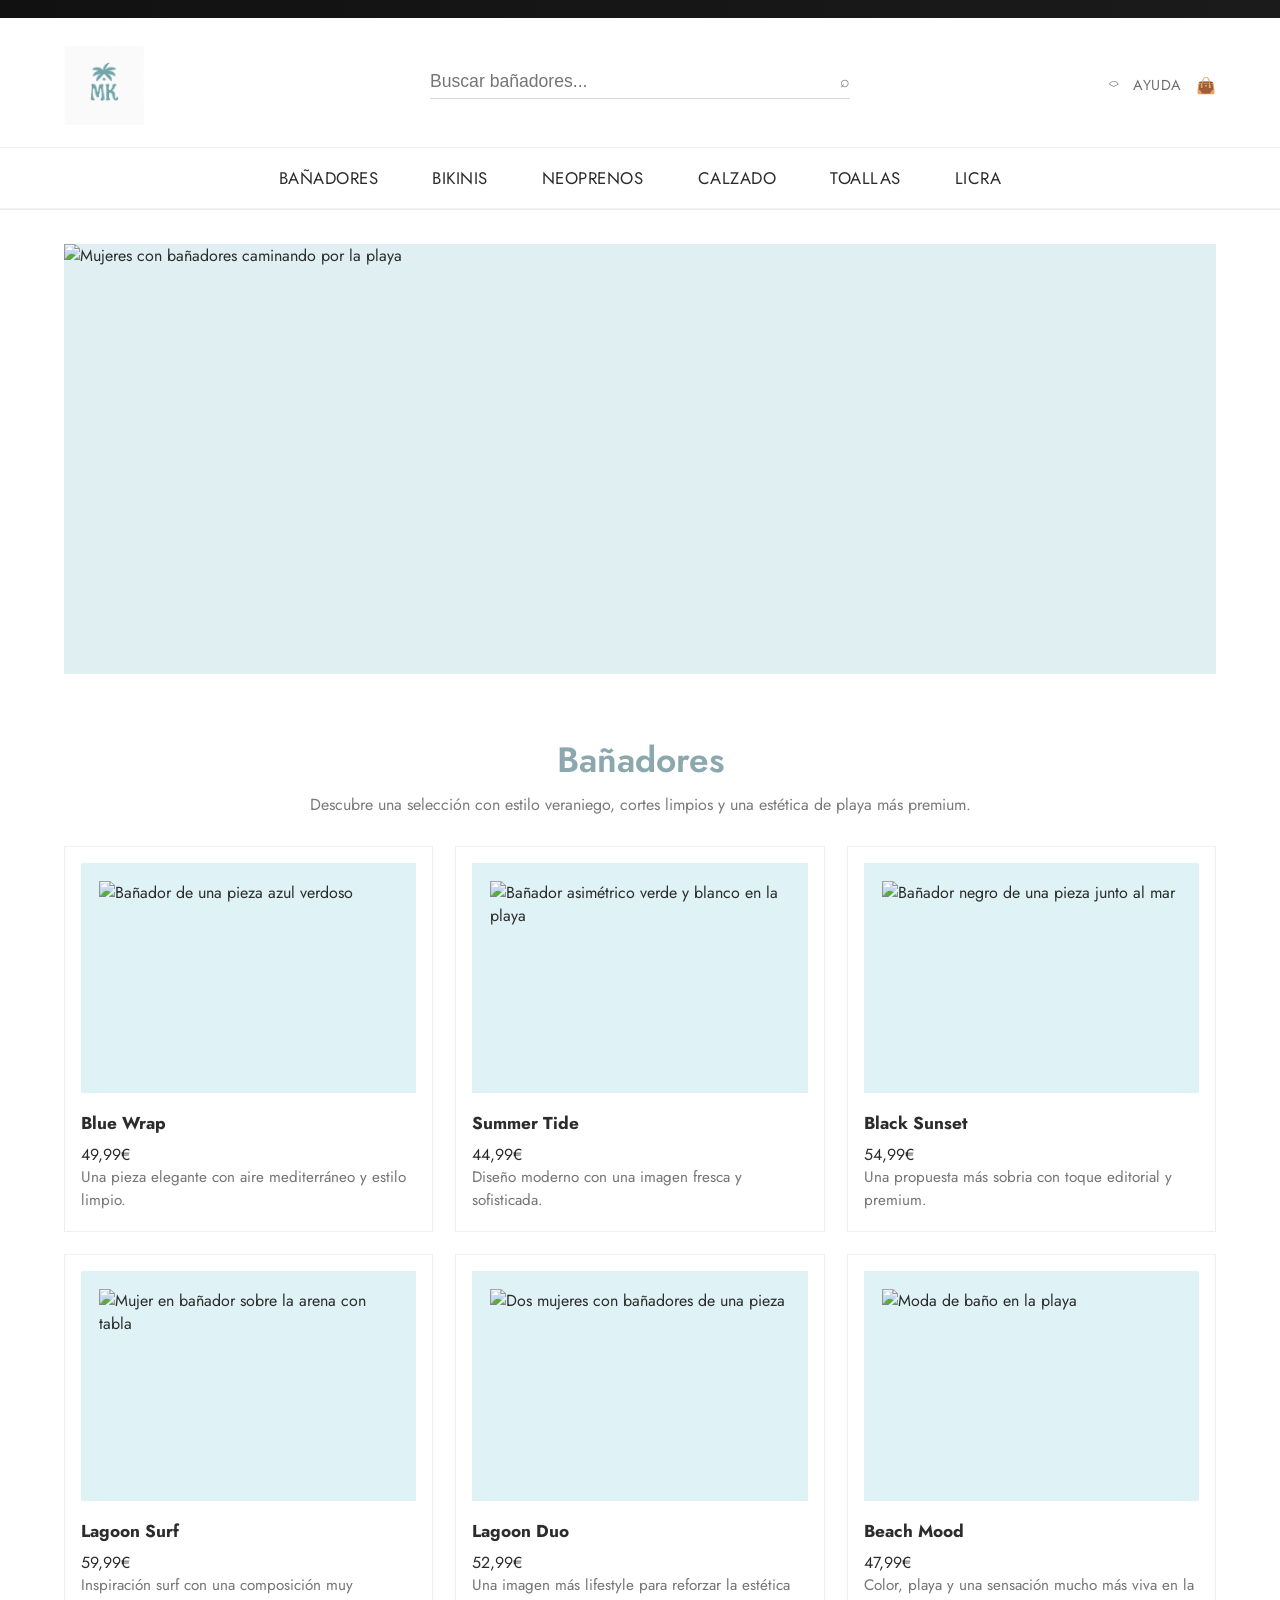
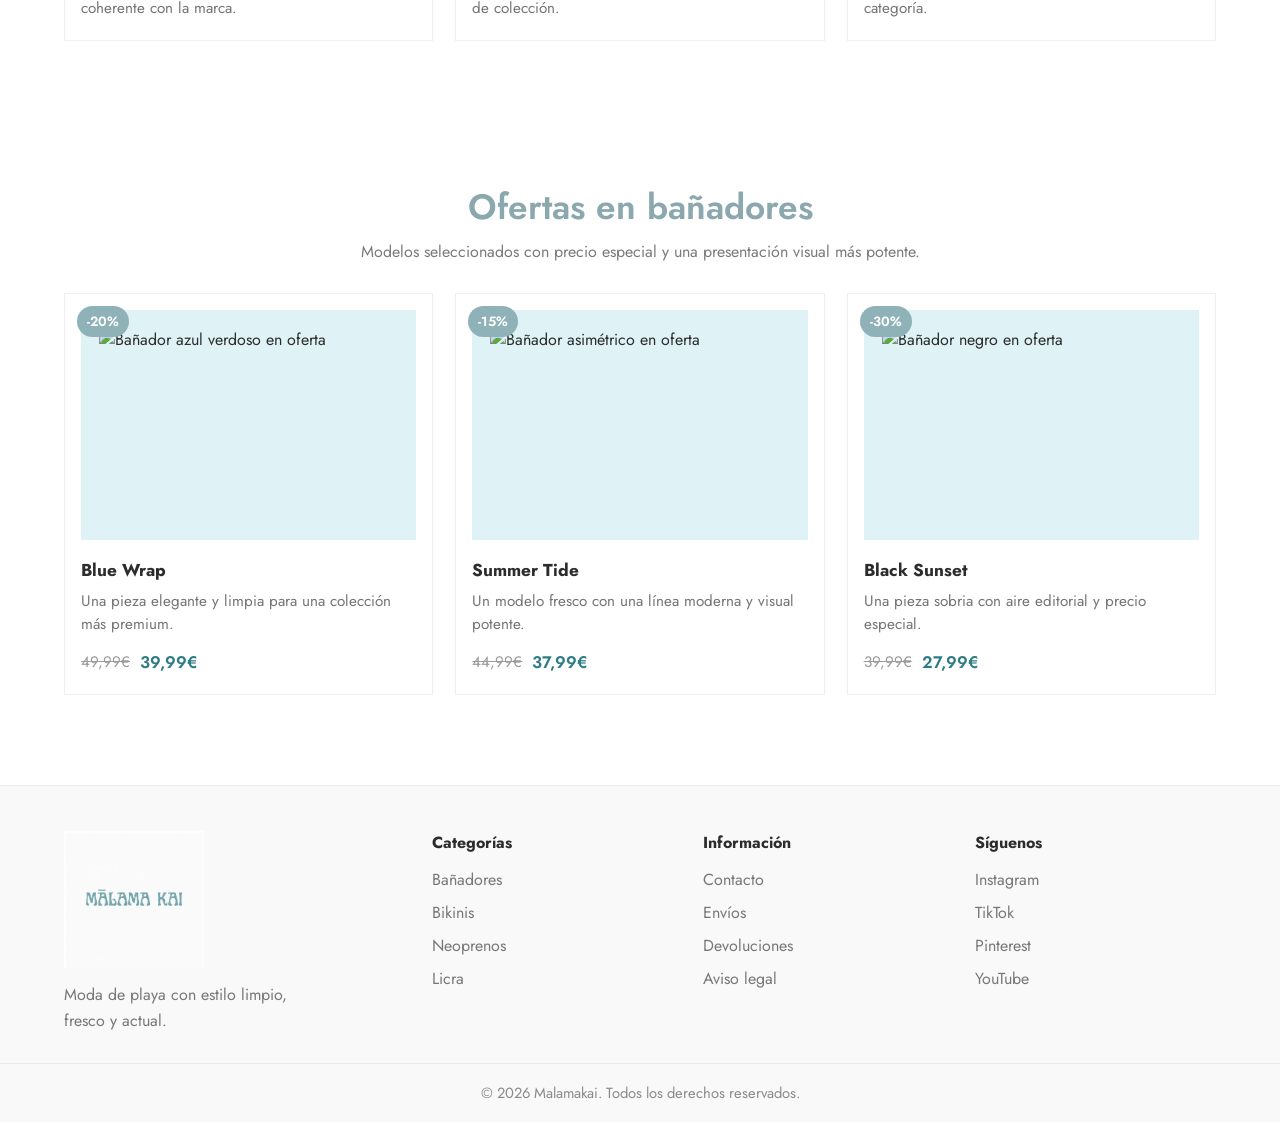
==== banadores.html @ 86e2660c "Finalización del index y creación de la página bañadores." ====
<!DOCTYPE html>
<html lang="es">
<head>
  <meta charset="UTF-8">
  <meta name="viewport" content="width=device-width, initial-scale=1.0">
  <title>Bañadores | Malamakai</title>

  <link rel="preconnect" href="https://fonts.googleapis.com">
  <link rel="preconnect" href="https://fonts.gstatic.com" crossorigin>
  <link href="https://fonts.googleapis.com/css2?family=Jost:wght@300;400;500;600;700&display=swap" rel="stylesheet">

  <link rel="stylesheet" href="assets/css/styles.css">
</head>
<body>


  <div class="top-browser-bar"></div>

  <header class="site-header">
    <div class="header-main container">
      <div class="logo-area">
        <a href="index.html">
          <img src="assets/img/imagenescorporativas/isologo(principal).png" alt="Logo Malamakai">
        </a>
      </div>

      <div class="search-area">
        <form class="search-box">
          <input type="text" placeholder="Buscar bañadores...">
          <button type="submit" aria-label="Buscar">
            <span>⌕</span>
          </button>
        </form>
      </div>

      <div class="user-area">
        <a href="#" class="icon-link">⌔</a>
        <a href="#" class="account-link">AYUDA</a>
        <a href="#" class="icon-link">👜</a>
      </div>
    </div>

    <nav class="main-nav">
      <div class="container nav-links">
        <a href="banadores.html">BAÑADORES</a>
        <a href="#">BIKINIS</a>
        <a href="#">NEOPRENOS</a>
        <a href="#">CALZADO</a>
        <a href="#">TOALLAS</a>
        <a href="#">LICRA</a>
      </div>
    </nav>
  </header>

  <main>
    <section class="hero container">
      <div class="hero-slider category-hero">
        <img
          src="https://pplx-res.cloudinary.com/image/upload/pplx_search_images/7608d7be1a835baff7eb57e72d9727d5b1c54cdc.jpg"
          alt="Mujeres con bañadores caminando por la playa"
          class="category-hero-image"
        >
      </div>
    </section>

   <section class="section-title container">
  <h2>Bañadores</h2>
  <p>Descubre una selección con estilo veraniego, cortes limpios y una estética de playa más premium.</p>
</section>

<section class="featured-products container">
  <article class="product-card">
    <div class="product-image-box">
      <img
        src="https://pplx-res.cloudinary.com/image/upload/pplx_search_images/c016a117818eb5f1b691bd4b69e913c60c29cd11.jpg"
        alt="Bañador de una pieza azul verdoso"
        class="product-image"
      >
    </div>
    <div class="product-info">
      <h3>Blue Wrap</h3>
      <div class="product-price">
        <span class="current-price">49,99€</span>
      </div>
      <p>Una pieza elegante con aire mediterráneo y estilo limpio.</p>
    </div>
  </article>

  <article class="product-card">
    <div class="product-image-box">
      <img
        src="https://pplx-res.cloudinary.com/image/upload/pplx_search_images/c2f755d7ca728d92bd59d6eedc3a53a2bd24a100.jpg"
        alt="Bañador asimétrico verde y blanco en la playa"
        class="product-image"
      >
    </div>
    <div class="product-info">
      <h3>Summer Tide</h3>
      <div class="product-price">
        <span class="current-price">44,99€</span>
      </div>
      <p>Diseño moderno con una imagen fresca y sofisticada.</p>
    </div>
  </article>

  <article class="product-card">
    <div class="product-image-box">
      <img
        src="https://pplx-res.cloudinary.com/image/upload/pplx_search_images/39780df97c90024faf8fbebbe077e0697aca2b40.jpg"
        alt="Bañador negro de una pieza junto al mar"
        class="product-image"
      >
    </div>
    <div class="product-info">
      <h3>Black Sunset</h3>
      <div class="product-price">
        <span class="current-price">54,99€</span>
      </div>
      <p>Una propuesta más sobria con toque editorial y premium.</p>
    </div>
  </article>

  <article class="product-card">
    <div class="product-image-box">
      <img
        src="https://pplx-res.cloudinary.com/image/upload/pplx_search_images/9839f52ab57fa85d839663f42a43bcff67a38962.jpg"
        alt="Mujer en bañador sobre la arena con tabla"
        class="product-image"
      >
    </div>
    <div class="product-info">
      <h3>Lagoon Surf</h3>
      <div class="product-price">
        <span class="current-price">59,99€</span>
      </div>
      <p>Inspiración surf con una composición muy coherente con la marca.</p>
    </div>
  </article>

  <article class="product-card">
    <div class="product-image-box">
      <img
        src="https://pplx-res.cloudinary.com/image/upload/pplx_search_images/6c411b47976483849a5908abcc0b4fb4aa6ea027.jpg"
        alt="Dos mujeres con bañadores de una pieza"
        class="product-image"
      >
    </div>
    <div class="product-info">
      <h3>Lagoon Duo</h3>
      <div class="product-price">
        <span class="current-price">52,99€</span>
      </div>
      <p>Una imagen más lifestyle para reforzar la estética de colección.</p>
    </div>
  </article>

  <article class="product-card">
    <div class="product-image-box">
      <img
        src="https://pplx-res.cloudinary.com/image/upload/pplx_search_images/7608d7be1a835baff7eb57e72d9727d5b1c54cdc.jpg"
        alt="Moda de baño en la playa"
        class="product-image"
      >
    </div>
    <div class="product-info">
      <h3>Beach Mood</h3>
      <div class="product-price">
        <span class="current-price">47,99€</span>
      </div>
      <p>Color, playa y una sensación mucho más viva en la categoría.</p>
    </div>
  </article>
</section>

    <section class="offers-section container">
      <div class="section-title">
        <h2>Ofertas en bañadores</h2>
        <p>Modelos seleccionados con precio especial y una presentación visual más potente.</p>
      </div>

      <div class="offers-grid">
        <article class="offer-card">
          <span class="offer-badge">-20%</span>
          <div class="offer-image-box">
            <img
              src="https://pplx-res.cloudinary.com/image/upload/pplx_search_images/c016a117818eb5f1b691bd4b69e913c60c29cd11.jpg"
              alt="Bañador azul verdoso en oferta"
              class="offer-image"
            >
          </div>
          <div class="offer-info">
            <h3>Blue Wrap</h3>
            <p>Una pieza elegante y limpia para una colección más premium.</p>
            <div class="offer-prices">
              <span class="old-price">49,99€</span>
              <span class="new-price">39,99€</span>
            </div>
          </div>
        </article>

        <article class="offer-card">
          <span class="offer-badge">-15%</span>
          <div class="offer-image-box">
            <img
              src="https://pplx-res.cloudinary.com/image/upload/pplx_search_images/c2f755d7ca728d92bd59d6eedc3a53a2bd24a100.jpg"
              alt="Bañador asimétrico en oferta"
              class="offer-image"
            >
          </div>
          <div class="offer-info">
            <h3>Summer Tide</h3>
            <p>Un modelo fresco con una línea moderna y visual potente.</p>
            <div class="offer-prices">
              <span class="old-price">44,99€</span>
              <span class="new-price">37,99€</span>
            </div>
          </div>
        </article>

        <article class="offer-card">
          <span class="offer-badge">-30%</span>
          <div class="offer-image-box">
            <img
              src="https://pplx-res.cloudinary.com/image/upload/pplx_search_images/39780df97c90024faf8fbebbe077e0697aca2b40.jpg"
              alt="Bañador negro en oferta"
              class="offer-image"
            >
          </div>
          <div class="offer-info">
            <h3>Black Sunset</h3>
            <p>Una pieza sobria con aire editorial y precio especial.</p>
            <div class="offer-prices">
              <span class="old-price">39,99€</span>
              <span class="new-price">27,99€</span>
            </div>
          </div>
        </article>
      </div>
    </section>
  </main>

  <footer class="site-footer">
    <div class="container footer-content">
      <div class="footer-brand">
        <img src="./assets/img/imagenescorporativas/logotipo.png" alt="Logotipo Malamakai">
        <p>Moda de playa con estilo limpio, fresco y actual.</p>
      </div>

      <div class="footer-links">
        <h4>Categorías</h4>
        <a href="banadores.html">Bañadores</a>
        <a href="#">Bikinis</a>
        <a href="#">Neoprenos</a>
        <a href="#">Licra</a>
      </div>

      <div class="footer-links">
        <h4>Información</h4>
        <a href="#">Contacto</a>
        <a href="#">Envíos</a>
        <a href="#">Devoluciones</a>
        <a href="#">Aviso legal</a>
      </div>

      <div class="footer-links">
        <h4>Síguenos</h4>
        <a href="#">Instagram</a>
        <a href="#">TikTok</a>
        <a href="#">Pinterest</a>
        <a href="#">YouTube</a>
      </div>
    </div>

    <div class="footer-bottom">
      <p>© 2026 Malamakai. Todos los derechos reservados.</p>
    </div>
  </footer>

  <button class="scroll-top" id="scrollTop">↑</button>
  <script src="assets/js/main.js"></script>
</body>
</html>
---- assets/css/styles.css ----
* {
  margin: 0;
  padding: 0;
  box-sizing: border-box;
}

body {
  font-family: 'Jost', sans-serif;
  background: #ffffff;
  color: #2c2c2c;
}

a {
  text-decoration: none;
  color: inherit;
}

img {
  display: block;
  max-width: 100%;
}

.container {
  width: 90%;
  max-width: 1180px;
  margin: 0 auto;
}

.top-browser-bar {
  height: 18px;
  background: linear-gradient(to right, #111, #1b1b1b);
}

.site-header {
  background: #fff;
  border-bottom: 1px solid #ececec;
}

.header-main {
  display: grid;
  grid-template-columns: 180px 1fr 180px;
  align-items: center;
  gap: 20px;
  padding: 28px 0 22px;
}

.logo-area img {
  width: 80px;
  transition: transform 0.3s ease;
}

.logo-area img:hover {
  transform: scale(1.04);
}

.search-area {
  display: flex;
  justify-content: center;
}

.search-box {
  width: 100%;
  max-width: 420px;
  display: flex;
  align-items: center;
  border-bottom: 1px solid #d8d8d8;
  padding-bottom: 6px;
}

.search-box input {
  flex: 1;
  border: none;
  outline: none;
  font-size: 1.1rem;
  color: #6f6f6f;
  background: transparent;
}

.search-box button {
  border: none;
  background: transparent;
  cursor: pointer;
  font-size: 1rem;
  color: #777;
  transition: transform 0.2s ease, color 0.2s ease;
}

.search-box button:hover {
  color: #2f7c85;
  transform: scale(1.12);
}

.user-area {
  display: flex;
  align-items: center;
  justify-content: flex-end;
  gap: 14px;
  font-size: 0.9rem;
  color: #6e6e6e;
}

.icon-link {
  font-size: 1rem;
  transition: transform 0.2s ease, color 0.2s ease;
}

.icon-link:hover {
  color: #2f7c85;
  transform: translateY(-1px);
}

.account-link {
  letter-spacing: 0.04em;
}

.main-nav {
  border-top: 1px solid #f1f1f1;
  border-bottom: 1px solid #f1f1f1;
  background: #fff;
}

.nav-links {
  display: flex;
  justify-content: center;
  align-items: center;
  gap: 54px;
  padding: 18px 0;
  flex-wrap: wrap;
}

.nav-links a {
  font-size: 1.05rem;
  font-weight: 400;
  letter-spacing: 0.03em;
  position: relative;
  transition: color 0.25s ease;
}

.nav-links a::after {
  content: "";
  position: absolute;
  left: 0;
  bottom: -6px;
  width: 0;
  height: 1px;
  background: #2f7c85;
  transition: width 0.25s ease;
}

.nav-links a:hover {
  color: #2f7c85;
}

.nav-links a:hover::after {
  width: 100%;
}

.hero {
  margin-top: 34px;
}

.hero-slider {
  position: relative;
  width: 100%;
  height: 430px;
  overflow: hidden;
  background: #dfeff2;
}

.slide {
  position: absolute;
  inset: 0;
  width: 100%;
  height: 100%;
  object-fit: cover;
  opacity: 0;
  transform: scale(1.03);
  transition: opacity 1s ease, transform 4s ease;
}

.slide.active {
  opacity: 1;
  transform: scale(1);
}

.section-title {
  text-align: center;
  margin: 60px auto 30px;
}

.section-title h2 {
  font-size: 2.2rem;
  color: #8aa8ae;
  font-weight: 600;
  margin-bottom: 8px;
}

.section-title p {
  color: #7a7a7a;
  font-size: 1rem;
}

.featured-products,
.offers-grid {
  display: grid;
  grid-template-columns: repeat(3, 1fr);
  gap: 22px;
}

.featured-products {
  padding-bottom: 70px;
}

.offers-section {
  padding: 10px 0 70px;
}

.product-card,
.offer-card {
  background: #fff;
  border: 1px solid #efefef;
  display: flex;
  flex-direction: column;
  height: 100%;
  min-height: 100%;
  transition: transform 0.25s ease, box-shadow 0.25s ease;
}

.product-card:hover,
.offer-card:hover {
  transform: translateY(-6px);
  box-shadow: 0 14px 30px rgba(0, 0, 0, 0.08);
}

.product-image-box,
.offer-image-box {
  background: #dff2f5;
  display: flex;
  align-items: center;
  justify-content: center;
  overflow: hidden;
  margin: 16px;
  margin-bottom: 0;
}

.product-image-box {
  height: 230px;
  padding: 18px;
}

.offer-image-box {
  height: 230px;
  padding: 18px;
}

.product-image,
.offer-image {
  width: 100%;
  height: 100%;
  object-fit: contain;
}

.product-info,
.offer-info {
  padding: 18px 16px 20px;
  display: flex;
  flex-direction: column;
  flex-grow: 1;
}

.product-info h3,
.offer-info h3 {
  font-size: 1.08rem;
  margin-bottom: 8px;
  color: #2c2c2c;
}

.product-info p,
.offer-info p {
  color: #747474;
  font-size: 0.95rem;
  line-height: 1.5;
}

.offer-card {
  position: relative;
}

.offer-badge {
  position: absolute;
  top: 12px;
  left: 12px;
  z-index: 2;
  background: #8eb2b8;
  color: #fff;
  font-size: 0.84rem;
  padding: 6px 10px;
  border-radius: 20px;
  font-weight: 600;
}

.offer-prices {
  display: flex;
  align-items: center;
  gap: 10px;
  margin-top: auto;
  padding-top: 14px;
}

.old-price {
  color: #9a9a9a;
  text-decoration: line-through;
  font-size: 0.95rem;
}

.new-price {
  color: #2f7c85;
  font-size: 1.05rem;
  font-weight: 600;
}

.site-footer {
  background: #f9f9f9;
  border-top: 1px solid #ececec;
  margin-top: 20px;
}

.footer-content {
  display: grid;
  grid-template-columns: 1.4fr 1fr 1fr 1fr;
  gap: 30px;
  padding: 45px 0 30px;
}

.footer-brand img {
  width: 140px;
  margin-bottom: 14px;
}

.footer-brand p {
  color: #777;
  max-width: 260px;
  line-height: 1.6;
}

.footer-links h4 {
  font-size: 1rem;
  margin-bottom: 14px;
  color: #2c2c2c;
}

.footer-links a {
  display: block;
  color: #777;
  margin-bottom: 10px;
  transition: color 0.2s ease, transform 0.2s ease;
}

.footer-links a:hover {
  color: #2f7c85;
  transform: translateX(3px);
}

.footer-bottom {
  border-top: 1px solid #e9e9e9;
  text-align: center;
  padding: 18px 10px;
}

.footer-bottom p {
  color: #8a8a8a;
  font-size: 0.92rem;
}

.scroll-top {
  position: fixed;
  right: 20px;
  bottom: 20px;
  width: 52px;
  height: 52px;
  border: none;
  border-radius: 50%;
  background: #ffffff;
  box-shadow: 0 10px 24px rgba(0, 0, 0, 0.14);
  cursor: pointer;
  font-size: 1.2rem;
  opacity: 0;
  visibility: hidden;
  transform: translateY(15px);
  transition: all 0.3s ease;
}

.scroll-top.show {
  opacity: 1;
  visibility: visible;
  transform: translateY(0);
}

@media (max-width: 900px) {
  .header-main {
    grid-template-columns: 1fr;
    justify-items: center;
    text-align: center;
  }

  .user-area {
    justify-content: center;
  }

  .nav-links {
    gap: 20px;
  }

  .featured-products,
  .offers-grid,
  .footer-content {
    grid-template-columns: 1fr;
  }

  .hero-slider {
    height: 320px;
  }
}

.category-hero {
  height: 430px;
  background: #dfeff2;
  display: flex;
  align-items: center;
  justify-content: center;
  overflow: hidden;
}

.category-hero-image {
  width: 100%;
  height: 100%;
  object-fit: cover;
}

@media (max-width: 900px) {
  .category-hero {
    height: 320px;
  }
}
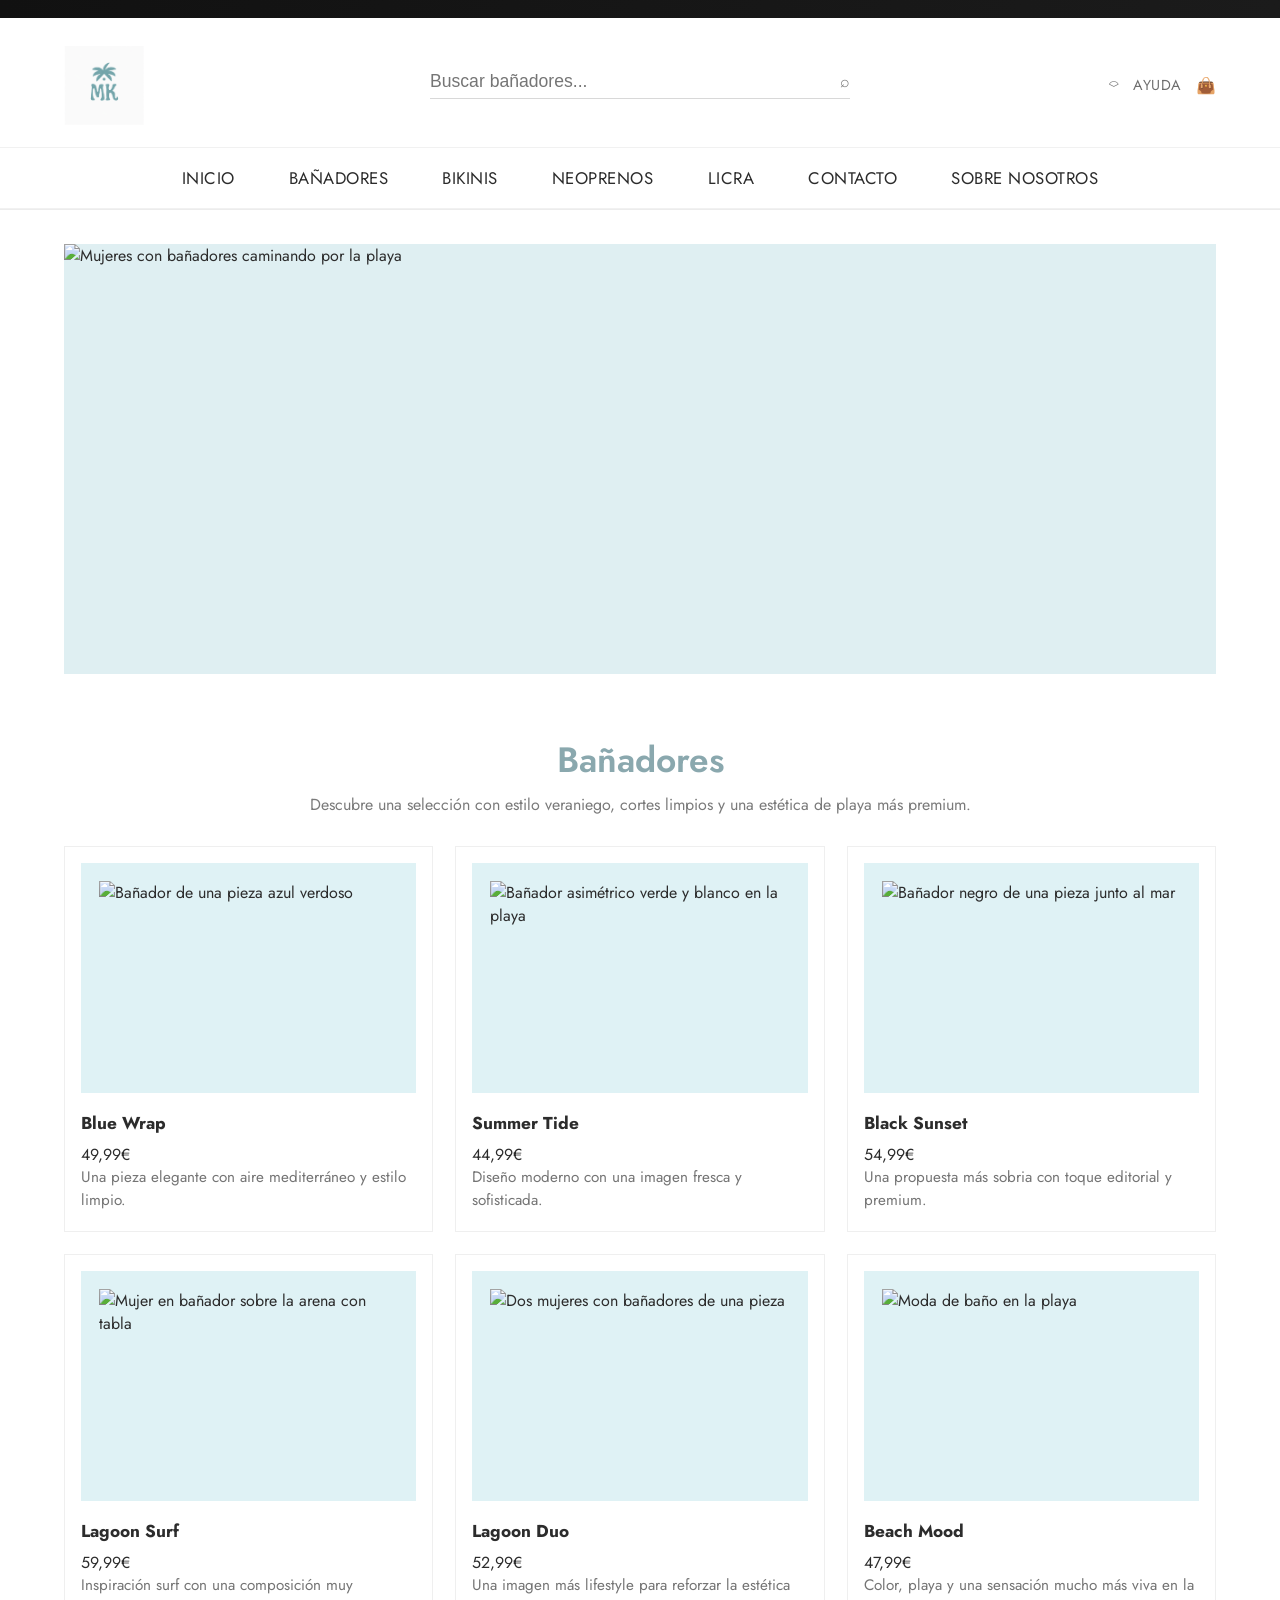
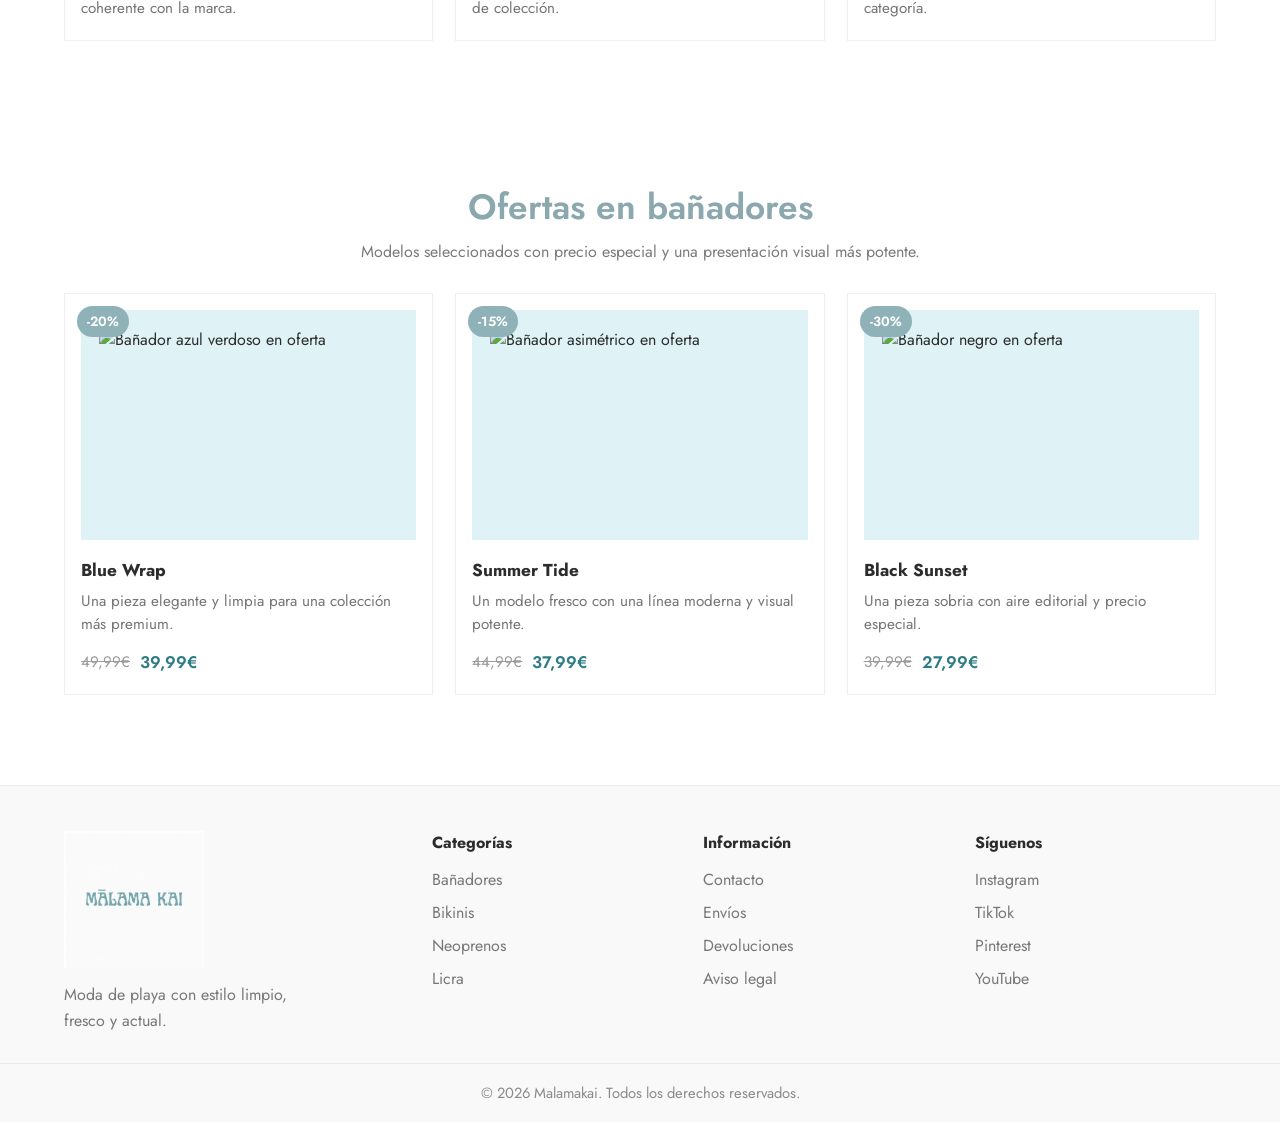
==== commit 886e1580: "Página bañadores creada." ====
--- a/banadores.html
+++ b/banadores.html
@@ -42,12 +42,13 @@
 
     <nav class="main-nav">
       <div class="container nav-links">
+        <a href="./index.html">INICIO</a>
         <a href="banadores.html">BAÑADORES</a>
-        <a href="#">BIKINIS</a>
-        <a href="#">NEOPRENOS</a>
-        <a href="#">CALZADO</a>
-        <a href="#">TOALLAS</a>
-        <a href="#">LICRA</a>
+        <a href="./bikinis.html">BIKINIS</a>
+        <a href="./neoprenos.html">NEOPRENOS</a>
+        <a href="./licra.html">LICRA</a>
+        <a href="./contacto.html">CONTACTO</a>
+        <a href="./sobrenosotros.html">SOBRE NOSOTROS</a>
       </div>
     </nav>
   </header>
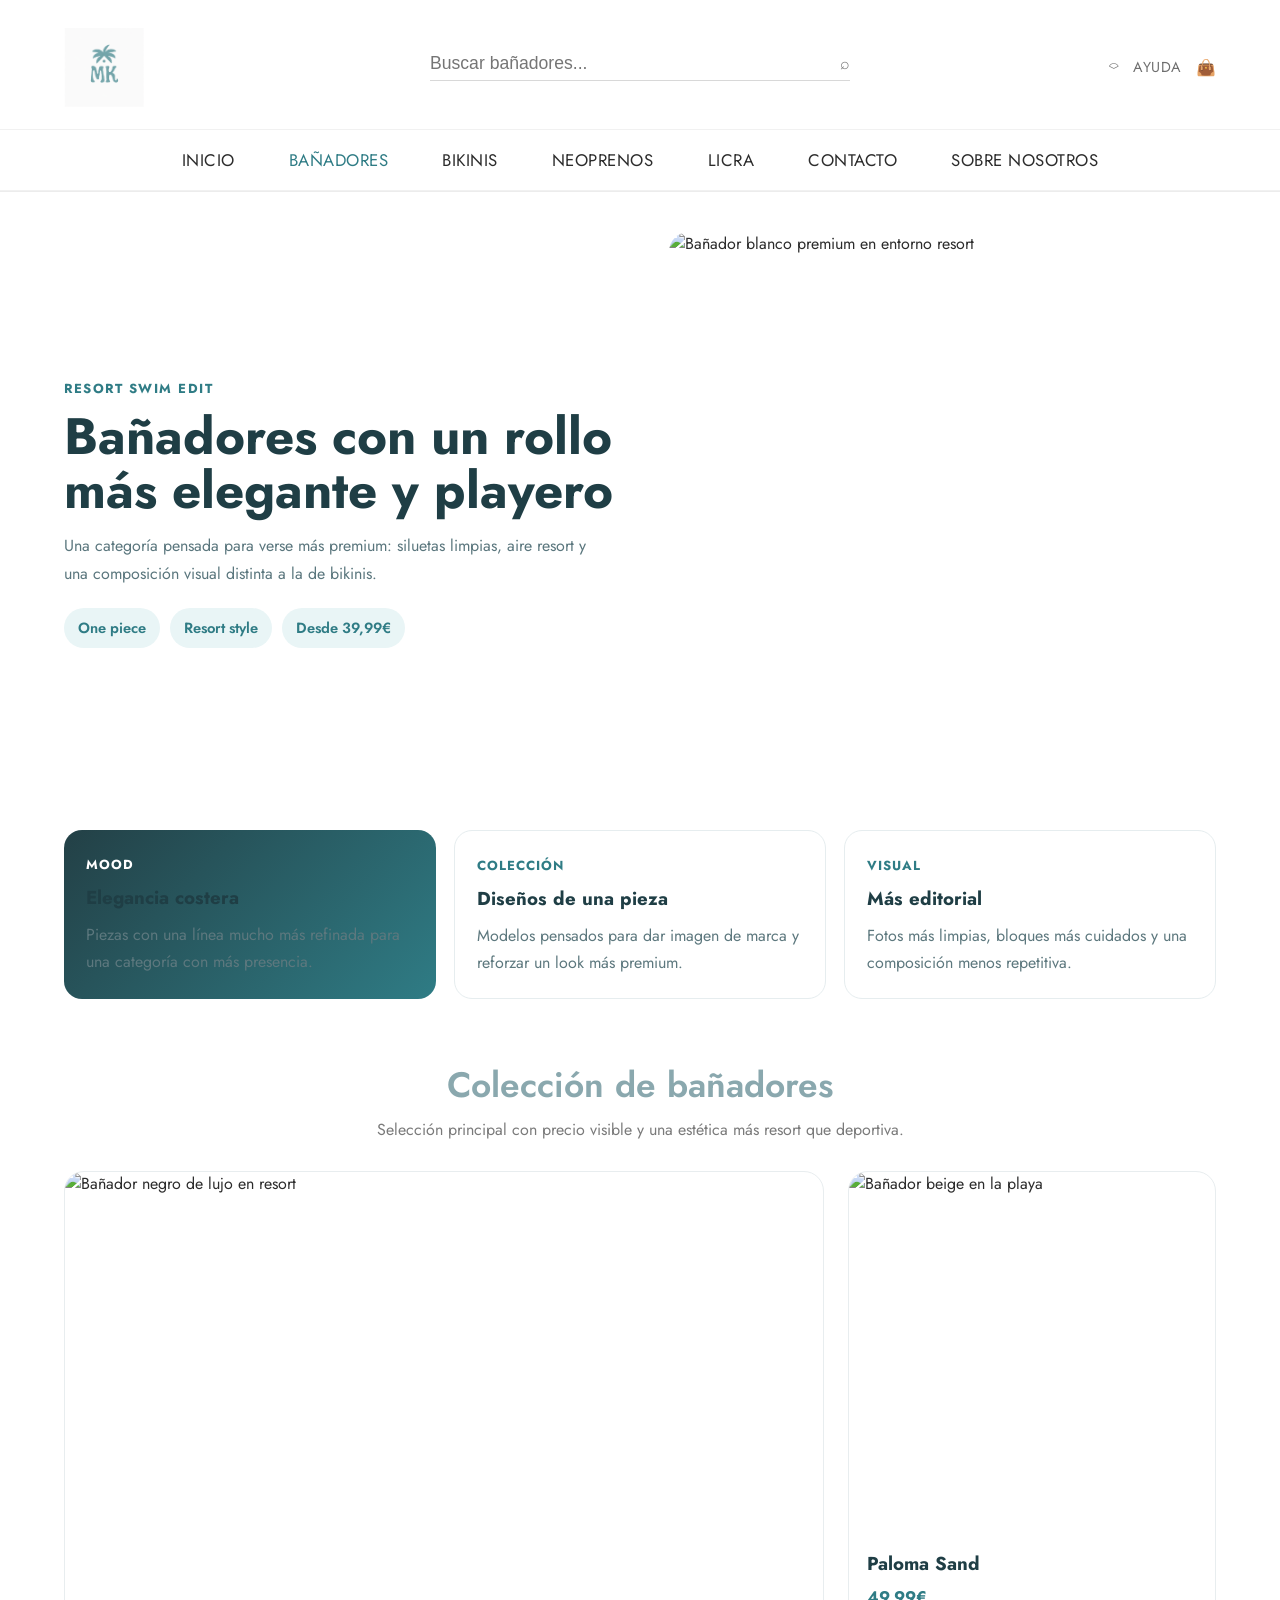
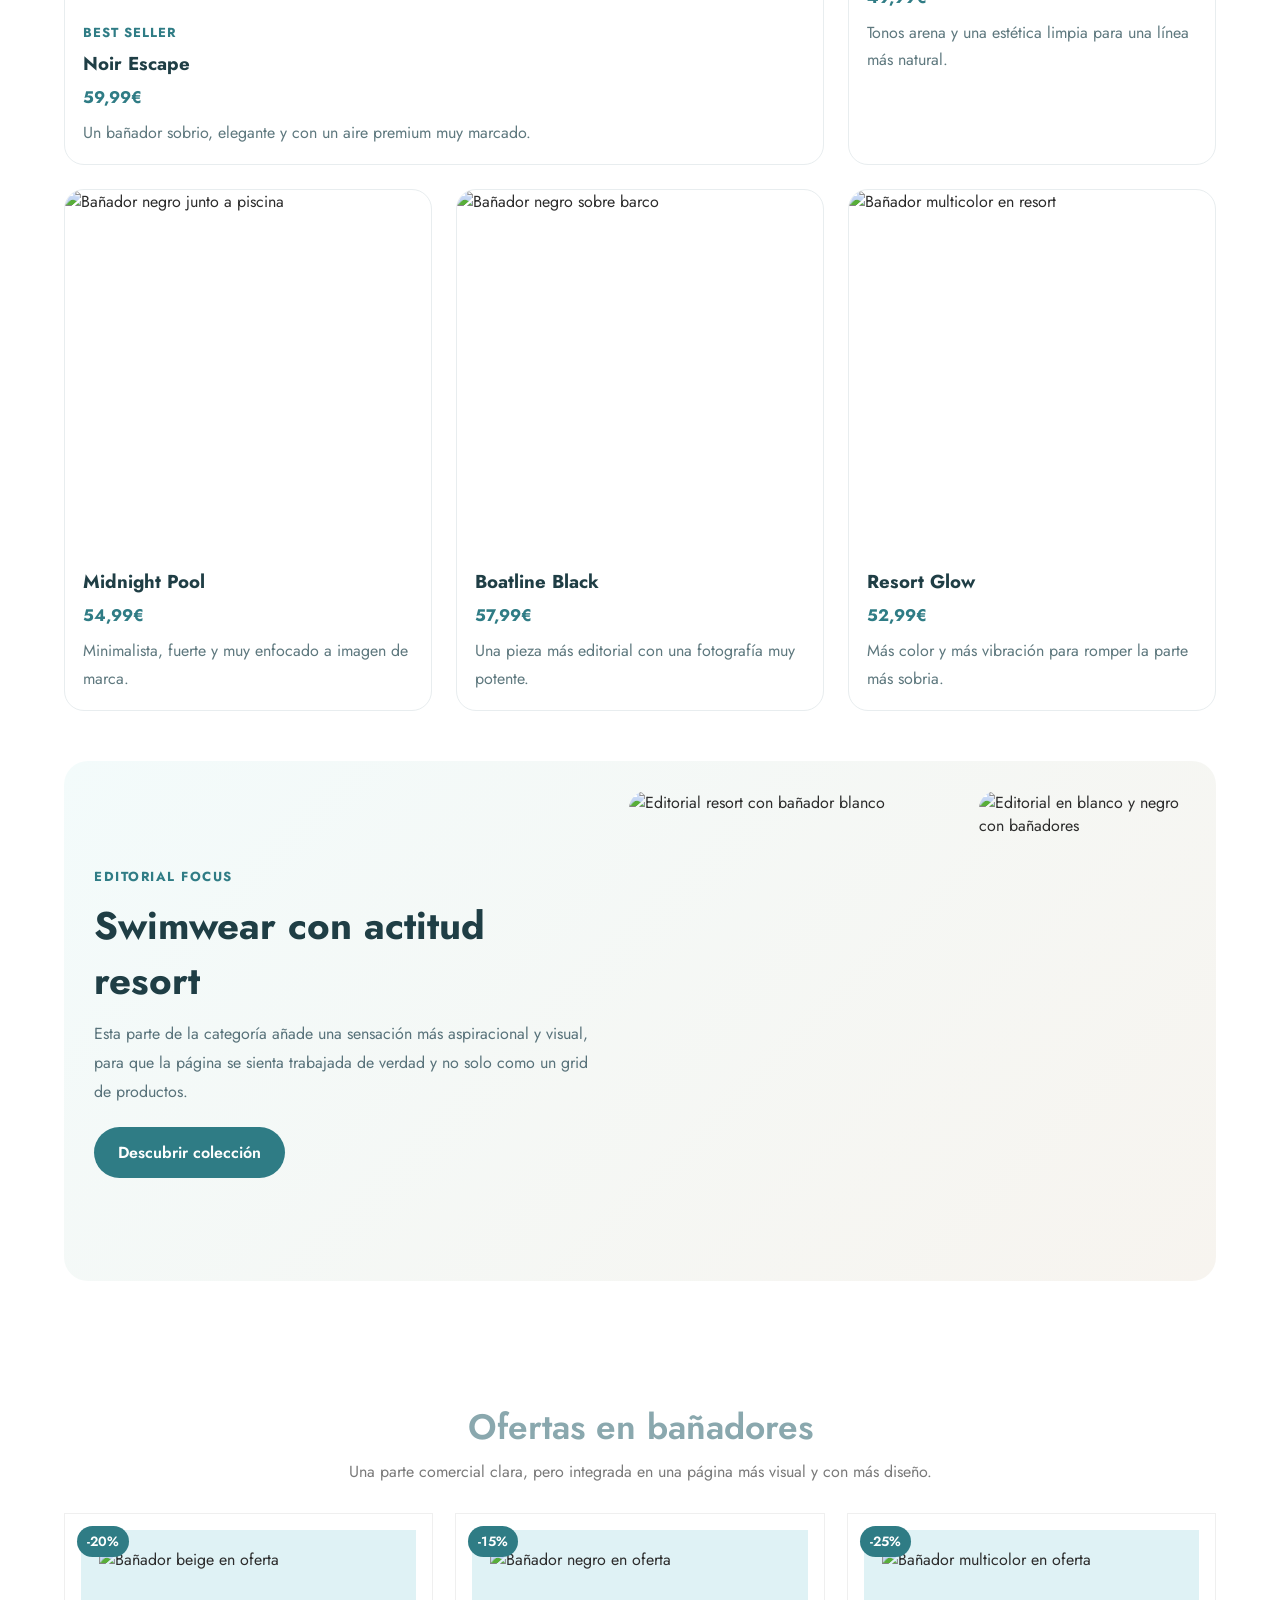
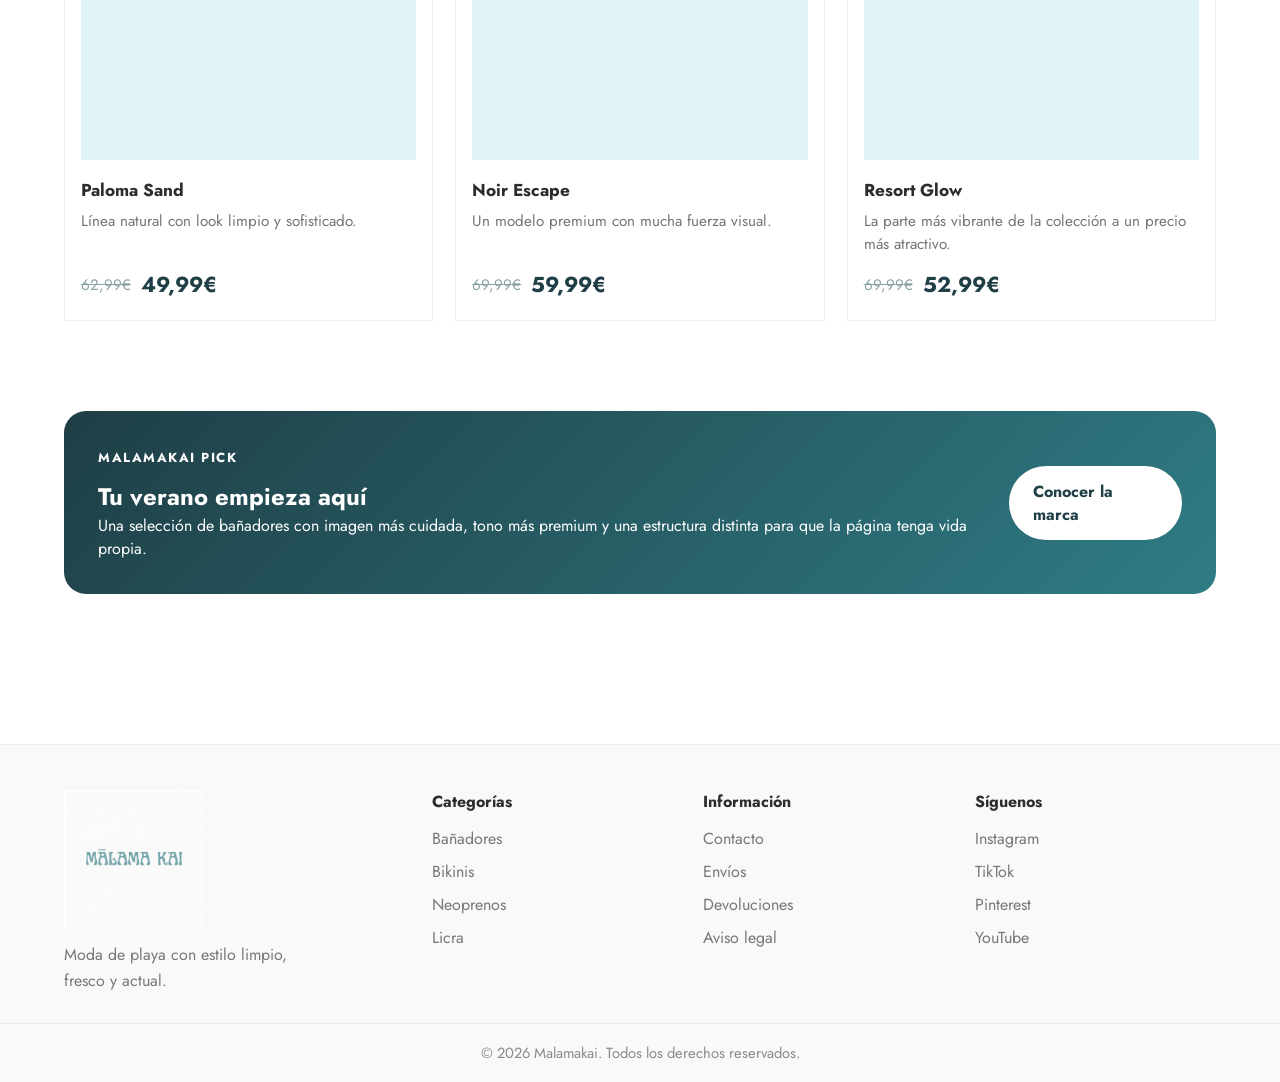
==== commit 92b8cbdb: "Página de inicio rediseñada, totalmente." ====
--- a/banadores.html
+++ b/banadores.html
@@ -4,32 +4,25 @@
   <meta charset="UTF-8">
   <meta name="viewport" content="width=device-width, initial-scale=1.0">
   <title>Bañadores | Malamakai</title>
-
-  <link rel="preconnect" href="https://fonts.googleapis.com">
+ <link rel="preconnect" href="https://fonts.googleapis.com">
   <link rel="preconnect" href="https://fonts.gstatic.com" crossorigin>
   <link href="https://fonts.googleapis.com/css2?family=Jost:wght@300;400;500;600;700&display=swap" rel="stylesheet">
-
-  <link rel="stylesheet" href="assets/css/styles.css">
+  <link rel="stylesheet" href="./assets/css/styles.css">
 </head>
 <body>
-
-
-  <div class="top-browser-bar"></div>
 
   <header class="site-header">
     <div class="header-main container">
       <div class="logo-area">
-        <a href="index.html">
-          <img src="assets/img/imagenescorporativas/isologo(principal).png" alt="Logo Malamakai">
+        <a href="./index.html">
+          <img src="./assets/img/imagenescorporativas/isologo(principal).png" alt="Logo Malamakai">
         </a>
       </div>
 
       <div class="search-area">
         <form class="search-box">
           <input type="text" placeholder="Buscar bañadores...">
-          <button type="submit" aria-label="Buscar">
-            <span>⌕</span>
-          </button>
+          <button type="submit" aria-label="Buscar">⌕</button>
         </form>
       </div>
 
@@ -43,7 +36,7 @@
     <nav class="main-nav">
       <div class="container nav-links">
         <a href="./index.html">INICIO</a>
-        <a href="banadores.html">BAÑADORES</a>
+        <a href="./banadores.html" class="active-link">BAÑADORES</a>
         <a href="./bikinis.html">BIKINIS</a>
         <a href="./neoprenos.html">NEOPRENOS</a>
         <a href="./licra.html">LICRA</a>
@@ -53,130 +46,168 @@
     </nav>
   </header>
 
-  <main>
-    <section class="hero container">
-      <div class="hero-slider category-hero">
+  <main class="banadores-page">
+    <section class="banadores-hero container">
+      <div class="banadores-hero-copy">
+        <span class="page-kicker sea-kicker">Resort swim edit</span>
+        <h1>Bañadores con un rollo más elegante y playero</h1>
+        <p>
+          Una categoría pensada para verse más premium: siluetas limpias, aire resort
+          y una composición visual distinta a la de bikinis.
+        </p>
+
+        <div class="banadores-tags">
+          <span>One piece</span>
+          <span>Resort style</span>
+          <span>Desde 39,99€</span>
+        </div>
+      </div>
+
+      <div class="banadores-hero-media">
         <img
-          src="https://pplx-res.cloudinary.com/image/upload/pplx_search_images/7608d7be1a835baff7eb57e72d9727d5b1c54cdc.jpg"
-          alt="Mujeres con bañadores caminando por la playa"
-          class="category-hero-image"
+          src="https://pplx-res.cloudinary.com/image/upload/pplx_search_images/43ba0a996e99d18de6adbc2181c708869b74b369.jpg"
+          alt="Bañador blanco premium en entorno resort"
         >
       </div>
     </section>
 
-   <section class="section-title container">
-  <h2>Bañadores</h2>
-  <p>Descubre una selección con estilo veraniego, cortes limpios y una estética de playa más premium.</p>
-</section>
-
-<section class="featured-products container">
-  <article class="product-card">
-    <div class="product-image-box">
-      <img
-        src="https://pplx-res.cloudinary.com/image/upload/pplx_search_images/c016a117818eb5f1b691bd4b69e913c60c29cd11.jpg"
-        alt="Bañador de una pieza azul verdoso"
-        class="product-image"
-      >
-    </div>
-    <div class="product-info">
-      <h3>Blue Wrap</h3>
-      <div class="product-price">
-        <span class="current-price">49,99€</span>
-      </div>
-      <p>Una pieza elegante con aire mediterráneo y estilo limpio.</p>
-    </div>
-  </article>
-
-  <article class="product-card">
-    <div class="product-image-box">
-      <img
-        src="https://pplx-res.cloudinary.com/image/upload/pplx_search_images/c2f755d7ca728d92bd59d6eedc3a53a2bd24a100.jpg"
-        alt="Bañador asimétrico verde y blanco en la playa"
-        class="product-image"
-      >
-    </div>
-    <div class="product-info">
-      <h3>Summer Tide</h3>
-      <div class="product-price">
-        <span class="current-price">44,99€</span>
-      </div>
-      <p>Diseño moderno con una imagen fresca y sofisticada.</p>
-    </div>
-  </article>
-
-  <article class="product-card">
-    <div class="product-image-box">
-      <img
-        src="https://pplx-res.cloudinary.com/image/upload/pplx_search_images/39780df97c90024faf8fbebbe077e0697aca2b40.jpg"
-        alt="Bañador negro de una pieza junto al mar"
-        class="product-image"
-      >
-    </div>
-    <div class="product-info">
-      <h3>Black Sunset</h3>
-      <div class="product-price">
-        <span class="current-price">54,99€</span>
-      </div>
-      <p>Una propuesta más sobria con toque editorial y premium.</p>
-    </div>
-  </article>
-
-  <article class="product-card">
-    <div class="product-image-box">
-      <img
-        src="https://pplx-res.cloudinary.com/image/upload/pplx_search_images/9839f52ab57fa85d839663f42a43bcff67a38962.jpg"
-        alt="Mujer en bañador sobre la arena con tabla"
-        class="product-image"
-      >
-    </div>
-    <div class="product-info">
-      <h3>Lagoon Surf</h3>
-      <div class="product-price">
-        <span class="current-price">59,99€</span>
-      </div>
-      <p>Inspiración surf con una composición muy coherente con la marca.</p>
-    </div>
-  </article>
-
-  <article class="product-card">
-    <div class="product-image-box">
-      <img
-        src="https://pplx-res.cloudinary.com/image/upload/pplx_search_images/6c411b47976483849a5908abcc0b4fb4aa6ea027.jpg"
-        alt="Dos mujeres con bañadores de una pieza"
-        class="product-image"
-      >
-    </div>
-    <div class="product-info">
-      <h3>Lagoon Duo</h3>
-      <div class="product-price">
-        <span class="current-price">52,99€</span>
-      </div>
-      <p>Una imagen más lifestyle para reforzar la estética de colección.</p>
-    </div>
-  </article>
-
-  <article class="product-card">
-    <div class="product-image-box">
-      <img
-        src="https://pplx-res.cloudinary.com/image/upload/pplx_search_images/7608d7be1a835baff7eb57e72d9727d5b1c54cdc.jpg"
-        alt="Moda de baño en la playa"
-        class="product-image"
-      >
-    </div>
-    <div class="product-info">
-      <h3>Beach Mood</h3>
-      <div class="product-price">
-        <span class="current-price">47,99€</span>
-      </div>
-      <p>Color, playa y una sensación mucho más viva en la categoría.</p>
-    </div>
-  </article>
-</section>
-
-    <section class="offers-section container">
+    <section class="banadores-intro-cards container">
+      <article class="intro-card intro-card-dark">
+        <span class="intro-label">Mood</span>
+        <h3>Elegancia costera</h3>
+        <p>Piezas con una línea mucho más refinada para una categoría con más presencia.</p>
+      </article>
+
+      <article class="intro-card">
+        <span class="intro-label">Colección</span>
+        <h3>Diseños de una pieza</h3>
+        <p>Modelos pensados para dar imagen de marca y reforzar un look más premium.</p>
+      </article>
+
+      <article class="intro-card">
+        <span class="intro-label">Visual</span>
+        <h3>Más editorial</h3>
+        <p>Fotos más limpias, bloques más cuidados y una composición menos repetitiva.</p>
+      </article>
+    </section>
+
+    <section class="section-title container">
+      <h2>Colección de bañadores</h2>
+      <p>Selección principal con precio visible y una estética más resort que deportiva.</p>
+    </section>
+
+    <section class="banadores-grid container">
+      <article class="banador-card featured-large">
+        <div class="banador-image">
+          <img
+            src="https://pplx-res.cloudinary.com/image/upload/pplx_search_images/68a62625b5f56172742e0f04a76bd12a5799dc31.jpg"
+            alt="Bañador negro de lujo en resort"
+          >
+        </div>
+        <div class="banador-info">
+          <span class="card-note">Best seller</span>
+          <h3>Noir Escape</h3>
+          <div class="product-price">
+            <span class="current-price">59,99€</span>
+          </div>
+          <p>Un bañador sobrio, elegante y con un aire premium muy marcado.</p>
+        </div>
+      </article>
+
+      <article class="banador-card">
+        <div class="banador-image">
+          <img
+            src="https://pplx-res.cloudinary.com/image/upload/pplx_search_images/bd8b62c48eba314a379f6e0c0da2c9b7a9869b4f.jpg"
+            alt="Bañador beige en la playa"
+          >
+        </div>
+        <div class="banador-info">
+          <h3>Paloma Sand</h3>
+          <div class="product-price">
+            <span class="current-price">49,99€</span>
+          </div>
+          <p>Tonos arena y una estética limpia para una línea más natural.</p>
+        </div>
+      </article>
+
+      <article class="banador-card">
+        <div class="banador-image">
+          <img
+            src="https://pplx-res.cloudinary.com/image/upload/pplx_search_images/22aa9e8c3ef1d6cec0769000aa7011be22cfcdf3.jpg"
+            alt="Bañador negro junto a piscina"
+          >
+        </div>
+        <div class="banador-info">
+          <h3>Midnight Pool</h3>
+          <div class="product-price">
+            <span class="current-price">54,99€</span>
+          </div>
+          <p>Minimalista, fuerte y muy enfocado a imagen de marca.</p>
+        </div>
+      </article>
+
+      <article class="banador-card">
+        <div class="banador-image">
+          <img
+            src="https://pplx-res.cloudinary.com/image/upload/pplx_search_images/eb2cf3c6e7cf6f1ed10616d0760f534292f1679f.jpg"
+            alt="Bañador negro sobre barco"
+          >
+        </div>
+        <div class="banador-info">
+          <h3>Boatline Black</h3>
+          <div class="product-price">
+            <span class="current-price">57,99€</span>
+          </div>
+          <p>Una pieza más editorial con una fotografía muy potente.</p>
+        </div>
+      </article>
+
+      <article class="banador-card">
+        <div class="banador-image">
+          <img
+            src="https://pplx-res.cloudinary.com/image/upload/pplx_search_images/f014d12444792b136db3236c444c37dfe08dfbd0.jpg"
+            alt="Bañador multicolor en resort"
+          >
+        </div>
+        <div class="banador-info">
+          <h3>Resort Glow</h3>
+          <div class="product-price">
+            <span class="current-price">52,99€</span>
+          </div>
+          <p>Más color y más vibración para romper la parte más sobria.</p>
+        </div>
+      </article>
+    </section>
+
+    <section class="banadores-editorial container">
+      <div class="banadores-editorial-text">
+        <span class="page-kicker sea-kicker">Editorial focus</span>
+        <h2>Swimwear con actitud resort</h2>
+        <p>
+          Esta parte de la categoría añade una sensación más aspiracional y visual,
+          para que la página se sienta trabajada de verdad y no solo como un grid de productos.
+        </p>
+        <a href="./contacto.html" class="editorial-btn">Descubrir colección</a>
+      </div>
+
+      <div class="banadores-editorial-gallery">
+        <img
+          src="https://pplx-res.cloudinary.com/image/upload/pplx_search_images/43ba0a996e99d18de6adbc2181c708869b74b369.jpg"
+          alt="Editorial resort con bañador blanco"
+          class="gallery-main"
+        >
+        <img
+          src="https://pplx-res.cloudinary.com/image/upload/pplx_search_images/cf3a6b4c32f5807a2f632b25af70d75dd1ee8e76.jpg"
+          alt="Editorial en blanco y negro con bañadores"
+          class="gallery-side"
+        >
+      </div>
+    </section>
+
+    <section class="offers-section container sea-offers">
       <div class="section-title">
         <h2>Ofertas en bañadores</h2>
-        <p>Modelos seleccionados con precio especial y una presentación visual más potente.</p>
+        <p>Una parte comercial clara, pero integrada en una página más visual y con más diseño.</p>
       </div>
 
       <div class="offers-grid">
@@ -184,17 +215,17 @@
           <span class="offer-badge">-20%</span>
           <div class="offer-image-box">
             <img
-              src="https://pplx-res.cloudinary.com/image/upload/pplx_search_images/c016a117818eb5f1b691bd4b69e913c60c29cd11.jpg"
-              alt="Bañador azul verdoso en oferta"
+              src="https://pplx-res.cloudinary.com/image/upload/pplx_search_images/bd8b62c48eba314a379f6e0c0da2c9b7a9869b4f.jpg"
+              alt="Bañador beige en oferta"
               class="offer-image"
             >
           </div>
           <div class="offer-info">
-            <h3>Blue Wrap</h3>
-            <p>Una pieza elegante y limpia para una colección más premium.</p>
+            <h3>Paloma Sand</h3>
+            <p>Línea natural con look limpio y sofisticado.</p>
             <div class="offer-prices">
-              <span class="old-price">49,99€</span>
-              <span class="new-price">39,99€</span>
+              <span class="old-price">62,99€</span>
+              <span class="new-price">49,99€</span>
             </div>
           </div>
         </article>
@@ -203,39 +234,53 @@
           <span class="offer-badge">-15%</span>
           <div class="offer-image-box">
             <img
-              src="https://pplx-res.cloudinary.com/image/upload/pplx_search_images/c2f755d7ca728d92bd59d6eedc3a53a2bd24a100.jpg"
-              alt="Bañador asimétrico en oferta"
-              class="offer-image"
-            >
-          </div>
-          <div class="offer-info">
-            <h3>Summer Tide</h3>
-            <p>Un modelo fresco con una línea moderna y visual potente.</p>
-            <div class="offer-prices">
-              <span class="old-price">44,99€</span>
-              <span class="new-price">37,99€</span>
-            </div>
-          </div>
-        </article>
-
-        <article class="offer-card">
-          <span class="offer-badge">-30%</span>
-          <div class="offer-image-box">
-            <img
-              src="https://pplx-res.cloudinary.com/image/upload/pplx_search_images/39780df97c90024faf8fbebbe077e0697aca2b40.jpg"
+              src="https://pplx-res.cloudinary.com/image/upload/pplx_search_images/68a62625b5f56172742e0f04a76bd12a5799dc31.jpg"
               alt="Bañador negro en oferta"
               class="offer-image"
             >
           </div>
           <div class="offer-info">
-            <h3>Black Sunset</h3>
-            <p>Una pieza sobria con aire editorial y precio especial.</p>
+            <h3>Noir Escape</h3>
+            <p>Un modelo premium con mucha fuerza visual.</p>
             <div class="offer-prices">
-              <span class="old-price">39,99€</span>
-              <span class="new-price">27,99€</span>
+              <span class="old-price">69,99€</span>
+              <span class="new-price">59,99€</span>
             </div>
           </div>
         </article>
+
+        <article class="offer-card">
+          <span class="offer-badge">-25%</span>
+          <div class="offer-image-box">
+            <img
+              src="https://pplx-res.cloudinary.com/image/upload/pplx_search_images/f014d12444792b136db3236c444c37dfe08dfbd0.jpg"
+              alt="Bañador multicolor en oferta"
+              class="offer-image"
+            >
+          </div>
+          <div class="offer-info">
+            <h3>Resort Glow</h3>
+            <p>La parte más vibrante de la colección a un precio más atractivo.</p>
+            <div class="offer-prices">
+              <span class="old-price">69,99€</span>
+              <span class="new-price">52,99€</span>
+            </div>
+          </div>
+        </article>
+      </div>
+    </section>
+
+    <section class="sea-banner container">
+      <div class="sea-banner-box">
+        <div>
+          <span class="page-kicker sea-kicker">Malamakai pick</span>
+          <h2>Tu verano empieza aquí</h2>
+          <p>
+            Una selección de bañadores con imagen más cuidada, tono más premium
+            y una estructura distinta para que la página tenga vida propia.
+          </p>
+        </div>
+        <a href="./sobrenosotros.html" class="sea-banner-link">Conocer la marca</a>
       </div>
     </section>
   </main>
@@ -249,15 +294,15 @@
 
       <div class="footer-links">
         <h4>Categorías</h4>
-        <a href="banadores.html">Bañadores</a>
-        <a href="#">Bikinis</a>
-        <a href="#">Neoprenos</a>
-        <a href="#">Licra</a>
+        <a href="./banadores.html">Bañadores</a>
+        <a href="./bikinis.html">Bikinis</a>
+        <a href="./neoprenos.html">Neoprenos</a>
+        <a href="./licra.html">Licra</a>
       </div>
 
       <div class="footer-links">
         <h4>Información</h4>
-        <a href="#">Contacto</a>
+        <a href="./contacto.html">Contacto</a>
         <a href="#">Envíos</a>
         <a href="#">Devoluciones</a>
         <a href="#">Aviso legal</a>
@@ -278,6 +323,6 @@
   </footer>
 
   <button class="scroll-top" id="scrollTop">↑</button>
-  <script src="assets/js/main.js"></script>
+  <script src="./assets/js/main.js"></script>
 </body>
 </html>
--- a/assets/css/styles.css
+++ b/assets/css/styles.css
@@ -442,3 +442,1054 @@
     height: 320px;
   }
 }
+.bikinis-page {
+  padding-bottom: 60px;
+}
+
+.active-link {
+  color: #2f7c85;
+  font-weight: 700;
+}
+
+.bikinis-hero {
+  display: grid;
+  grid-template-columns: 1.1fr 1fr;
+  gap: 30px;
+  align-items: center;
+  padding: 40px 0 20px;
+}
+
+.bikinis-hero-text {
+  padding: 20px 0;
+}
+
+.page-kicker {
+  display: inline-block;
+  margin-bottom: 12px;
+  font-size: 0.82rem;
+  font-weight: 700;
+  letter-spacing: 1.5px;
+  text-transform: uppercase;
+  color: #d85d7f;
+}
+
+.bikinis-hero-text h1 {
+  font-size: clamp(2rem, 4vw, 3.4rem);
+  line-height: 1.05;
+  margin-bottom: 14px;
+  color: #234046;
+}
+
+.bikinis-hero-text p {
+  max-width: 52ch;
+  color: #56737a;
+  line-height: 1.7;
+  margin-bottom: 20px;
+}
+
+.hero-mini-info {
+  display: flex;
+  flex-wrap: wrap;
+  gap: 10px;
+}
+
+.hero-mini-info span {
+  background: #fff1f4;
+  color: #c65374;
+  padding: 9px 14px;
+  border-radius: 999px;
+  font-size: 0.92rem;
+  font-weight: 600;
+}
+
+.bikinis-hero-visual img {
+  width: 100%;
+  height: 540px;
+  object-fit: cover;
+  border-radius: 18px;
+  display: block;
+}
+
+.bikini-highlights {
+  display: grid;
+  grid-template-columns: repeat(3, 1fr);
+  gap: 18px;
+  margin: 20px auto 40px;
+}
+
+.highlight-box {
+  background: #fff;
+  border: 1px solid #e7ecee;
+  border-radius: 18px;
+  padding: 22px;
+}
+
+.highlight-label {
+  display: inline-block;
+  margin-bottom: 10px;
+  color: #2f7c85;
+  font-size: 0.82rem;
+  font-weight: 700;
+  text-transform: uppercase;
+  letter-spacing: 1px;
+}
+
+.highlight-box h3 {
+  margin-bottom: 10px;
+  color: #234046;
+  font-size: 1.2rem;
+}
+
+.highlight-box p {
+  color: #5f7b80;
+  line-height: 1.7;
+}
+
+.bikini-products {
+  display: grid;
+  grid-template-columns: repeat(3, 1fr);
+  gap: 24px;
+  margin-bottom: 50px;
+}
+
+.bikini-card {
+  background: #fff;
+  border-radius: 18px;
+  overflow: hidden;
+  border: 1px solid #e8edef;
+  transition: transform 0.25s ease, box-shadow 0.25s ease;
+}
+
+.bikini-card:hover {
+  transform: translateY(-5px);
+  box-shadow: 0 14px 34px rgba(0, 0, 0, 0.08);
+}
+
+.bikini-card-image img {
+  width: 100%;
+  height: 360px;
+  object-fit: cover;
+  display: block;
+}
+
+.bikini-card-info {
+  padding: 18px;
+}
+
+.bikini-card-info h3 {
+  margin-bottom: 8px;
+  color: #234046;
+}
+
+.product-price {
+  margin: 8px 0 10px;
+}
+
+.current-price {
+  color: #2f7c85;
+  font-size: 1.05rem;
+  font-weight: 700;
+}
+
+.bikini-card-info p {
+  color: #5f7b80;
+  line-height: 1.7;
+}
+
+.bikini-editorial {
+  display: grid;
+  grid-template-columns: 1fr 1fr;
+  gap: 28px;
+  align-items: center;
+  margin: 20px auto 50px;
+  padding: 30px;
+  background: linear-gradient(135deg, #fff4f6 0%, #fff8ef 100%);
+  border-radius: 24px;
+}
+
+.editorial-image img {
+  width: 100%;
+  height: 440px;
+  object-fit: cover;
+  border-radius: 18px;
+  display: block;
+}
+
+.editorial-content h2 {
+  margin: 0 0 12px;
+  color: #234046;
+  font-size: clamp(1.8rem, 3vw, 2.8rem);
+}
+
+.editorial-content p {
+  color: #5c767c;
+  line-height: 1.8;
+  margin-bottom: 20px;
+}
+
+.editorial-btn {
+  display: inline-block;
+  background: #2f7c85;
+  color: #fff;
+  padding: 14px 24px;
+  border-radius: 999px;
+  text-decoration: none;
+  font-weight: 600;
+}
+
+.editorial-btn:hover {
+  background: #255f66;
+}
+
+@media (max-width: 992px) {
+  .bikinis-hero,
+  .bikini-editorial,
+  .bikini-products,
+  .bikini-highlights {
+    grid-template-columns: 1fr 1fr;
+  }
+
+  .bikinis-hero {
+    align-items: stretch;
+  }
+
+  .bikinis-hero-visual img,
+  .editorial-image img {
+    height: 420px;
+  }
+}
+
+@media (max-width: 768px) {
+  .bikinis-hero,
+  .bikini-highlights,
+  .bikini-products,
+  .bikini-editorial {
+    grid-template-columns: 1fr;
+  }
+
+  .bikinis-hero {
+    padding-top: 20px;
+  }
+
+  .bikinis-hero-visual img,
+  .editorial-image img,
+  .bikini-card-image img {
+    height: auto;
+  }
+
+  .bikini-editorial {
+    padding: 22px;
+  }
+}
+.banadores-page {
+  padding-bottom: 60px;
+}
+
+.sea-kicker {
+  color: #2f7c85;
+}
+
+.banadores-hero {
+  display: grid;
+  grid-template-columns: 1.05fr 1fr;
+  gap: 30px;
+  align-items: center;
+  padding: 40px 0 24px;
+}
+
+.banadores-hero-copy h1 {
+  font-size: clamp(2rem, 4vw, 3.3rem);
+  line-height: 1.05;
+  margin-bottom: 14px;
+  color: #1f3e45;
+}
+
+.banadores-hero-copy p {
+  max-width: 55ch;
+  color: #5a767d;
+  line-height: 1.75;
+  margin-bottom: 20px;
+}
+
+.banadores-tags {
+  display: flex;
+  flex-wrap: wrap;
+  gap: 10px;
+}
+
+.banadores-tags span {
+  background: #e9f5f6;
+  color: #2f7c85;
+  padding: 9px 14px;
+  border-radius: 999px;
+  font-size: 0.92rem;
+  font-weight: 600;
+}
+
+.banadores-hero-media img {
+  width: 100%;
+  height: 560px;
+  object-fit: cover;
+  border-radius: 20px;
+  display: block;
+}
+
+.banadores-intro-cards {
+  display: grid;
+  grid-template-columns: repeat(3, 1fr);
+  gap: 18px;
+  margin: 14px auto 40px;
+}
+
+.intro-card {
+  background: #ffffff;
+  border: 1px solid #e6edef;
+  border-radius: 18px;
+  padding: 22px;
+}
+
+.intro-card-dark {
+  background: linear-gradient(135deg, #234046 0%, #2f7c85 100%);
+  color: white;
+  border: none;
+}
+
+.intro-card-dark p,
+.intro-card-dark .intro-label,
+.intro-card-dark h3 {
+  color: white;
+}
+
+.intro-label {
+  display: inline-block;
+  margin-bottom: 10px;
+  color: #2f7c85;
+  font-size: 0.82rem;
+  font-weight: 700;
+  text-transform: uppercase;
+  letter-spacing: 1px;
+}
+
+.intro-card h3 {
+  margin-bottom: 10px;
+  color: #1f3e45;
+}
+
+.intro-card p {
+  color: #5d787e;
+  line-height: 1.7;
+}
+
+.banadores-grid {
+  display: grid;
+  grid-template-columns: repeat(3, 1fr);
+  gap: 24px;
+  margin-bottom: 50px;
+}
+
+.banador-card {
+  background: #fff;
+  border: 1px solid #e8edef;
+  border-radius: 20px;
+  overflow: hidden;
+  transition: transform 0.25s ease, box-shadow 0.25s ease;
+}
+
+.banador-card:hover {
+  transform: translateY(-5px);
+  box-shadow: 0 16px 34px rgba(0, 0, 0, 0.08);
+}
+
+.featured-large {
+  grid-column: span 2;
+}
+
+.banador-image img {
+  width: 100%;
+  height: 360px;
+  object-fit: cover;
+  display: block;
+}
+
+.featured-large .banador-image img {
+  height: 430px;
+}
+
+.banador-info {
+  padding: 18px;
+}
+
+.card-note {
+  display: inline-block;
+  margin-bottom: 8px;
+  color: #2f7c85;
+  font-size: 0.82rem;
+  font-weight: 700;
+  text-transform: uppercase;
+  letter-spacing: 1px;
+}
+
+.banador-info h3 {
+  margin-bottom: 8px;
+  color: #1f3e45;
+}
+
+.banador-info p {
+  color: #5e787e;
+  line-height: 1.7;
+}
+
+.banadores-editorial {
+  display: grid;
+  grid-template-columns: 1fr 1.1fr;
+  gap: 28px;
+  align-items: center;
+  margin: 10px auto 50px;
+  padding: 30px;
+  background: linear-gradient(135deg, #f3fbfb 0%, #f7f4ef 100%);
+  border-radius: 24px;
+}
+
+.banadores-editorial-text h2 {
+  margin: 0 0 12px;
+  font-size: clamp(1.8rem, 3vw, 2.8rem);
+  color: #1f3e45;
+}
+
+.banadores-editorial-text p {
+  color: #58727a;
+  line-height: 1.8;
+  margin-bottom: 20px;
+}
+
+.banadores-editorial-gallery {
+  display: grid;
+  grid-template-columns: 1.3fr 0.8fr;
+  gap: 14px;
+  align-items: stretch;
+}
+
+.gallery-main,
+.gallery-side {
+  width: 100%;
+  height: 100%;
+  object-fit: cover;
+  border-radius: 18px;
+  display: block;
+}
+
+.gallery-main {
+  min-height: 460px;
+}
+
+.gallery-side {
+  min-height: 460px;
+}
+
+.sea-offers .offer-badge {
+  background: #2f7c85;
+}
+
+.sea-banner {
+  margin: 20px auto 70px;
+}
+
+.sea-banner-box {
+  display: flex;
+  justify-content: space-between;
+  align-items: center;
+  gap: 30px;
+  background: linear-gradient(135deg, #1f3e45 0%, #2f7c85 100%);
+  border-radius: 22px;
+  padding: 34px;
+  color: white;
+}
+
+.sea-banner-box h2,
+.sea-banner-box p,
+.sea-banner-box .page-kicker {
+  color: white;
+}
+
+.sea-banner-link {
+  display: inline-flex;
+  align-items: center;
+  justify-content: center;
+  padding: 14px 24px;
+  background: white;
+  color: #1f3e45;
+  border-radius: 999px;
+  text-decoration: none;
+  font-weight: 700;
+}
+
+.sea-banner-link:hover {
+  opacity: 0.9;
+}
+
+@media (max-width: 992px) {
+  .banadores-hero,
+  .banadores-intro-cards,
+  .banadores-grid,
+  .banadores-editorial {
+    grid-template-columns: 1fr 1fr;
+  }
+
+  .featured-large {
+    grid-column: span 2;
+  }
+
+  .banadores-editorial-gallery {
+    grid-template-columns: 1fr 1fr;
+  }
+
+  .gallery-main,
+  .gallery-side {
+    min-height: 360px;
+  }
+}
+
+@media (max-width: 768px) {
+  .banadores-hero,
+  .banadores-intro-cards,
+  .banadores-grid,
+  .banadores-editorial,
+  .banadores-editorial-gallery {
+    grid-template-columns: 1fr;
+  }
+
+  .featured-large {
+    grid-column: span 1;
+  }
+
+  .banadores-hero-media img,
+  .banador-image img,
+  .featured-large .banador-image img,
+  .gallery-main,
+  .gallery-side {
+    height: auto;
+    min-height: auto;
+  }
+
+  .sea-banner-box {
+    flex-direction: column;
+    align-items: flex-start;
+  }
+
+  .banadores-editorial {
+    padding: 22px;
+  }
+}
+.home-page {
+  padding-bottom: 60px;
+}
+
+.home-hero {
+  position: relative;
+  margin-top: 24px;
+}
+
+.home-hero-slider {
+  position: relative;
+  height: 620px;
+  border-radius: 24px;
+  overflow: hidden;
+}
+
+.home-hero-slider .slide {
+  position: absolute;
+  inset: 0;
+  width: 100%;
+  height: 100%;
+  object-fit: cover;
+  opacity: 0;
+  transition: opacity 0.7s ease;
+}
+
+.home-hero-slider .slide.active {
+  opacity: 1;
+}
+
+.home-hero-overlay {
+  position: absolute;
+  left: 48px;
+  bottom: 48px;
+  max-width: 620px;
+  background: rgba(20, 38, 42, 0.42);
+  backdrop-filter: blur(10px);
+  color: white;
+  padding: 28px;
+  border-radius: 20px;
+}
+
+.home-hero-overlay h1 {
+  font-size: clamp(2rem, 4.5vw, 4rem);
+  line-height: 1.02;
+  margin-bottom: 12px;
+  color: white;
+}
+
+.home-hero-overlay p {
+  line-height: 1.7;
+  color: rgba(255, 255, 255, 0.9);
+  margin-bottom: 20px;
+}
+
+.hero-actions {
+  display: flex;
+  flex-wrap: wrap;
+  gap: 12px;
+}
+
+.hero-btn {
+  display: inline-flex;
+  align-items: center;
+  justify-content: center;
+  padding: 14px 22px;
+  border-radius: 999px;
+  text-decoration: none;
+  font-weight: 600;
+}
+
+.primary-btn {
+  background: white;
+  color: #1f3e45;
+}
+
+.secondary-btn {
+  background: transparent;
+  color: white;
+  border: 1px solid rgba(255,255,255,0.4);
+}
+
+.home-categories {
+  display: grid;
+  grid-template-columns: repeat(4, 1fr);
+  gap: 18px;
+  margin: 30px auto 50px;
+}
+
+.home-category-card {
+  background: #fff;
+  border: 1px solid #e8edef;
+  border-radius: 18px;
+  padding: 22px;
+  transition: transform 0.25s ease, box-shadow 0.25s ease;
+}
+
+.home-category-card:hover {
+  transform: translateY(-5px);
+  box-shadow: 0 14px 30px rgba(0,0,0,0.08);
+}
+
+.mini-tag {
+  display: inline-block;
+  margin-bottom: 10px;
+  color: #2f7c85;
+  font-size: 0.82rem;
+  font-weight: 700;
+}
+
+.home-category-card h3 {
+  margin-bottom: 8px;
+  color: #1f3e45;
+}
+
+.home-category-card p {
+  color: #5b767c;
+  line-height: 1.7;
+  margin-bottom: 14px;
+}
+
+.home-category-card a {
+  color: #2f7c85;
+  text-decoration: none;
+  font-weight: 600;
+}
+
+.home-featured-grid {
+  display: grid;
+  grid-template-columns: repeat(3, 1fr);
+  gap: 24px;
+  margin-bottom: 55px;
+}
+
+.home-featured-card {
+  background: #fff;
+  border: 1px solid #e8edef;
+  border-radius: 20px;
+  overflow: hidden;
+  transition: transform 0.25s ease, box-shadow 0.25s ease;
+}
+
+.home-featured-card:hover {
+  transform: translateY(-5px);
+  box-shadow: 0 16px 34px rgba(0,0,0,0.08);
+}
+
+.featured-main {
+  grid-column: span 2;
+}
+
+.home-featured-image img {
+  width: 100%;
+  height: 360px;
+  object-fit: cover;
+  display: block;
+}
+
+.featured-main .home-featured-image img {
+  height: 430px;
+}
+
+.home-featured-info {
+  padding: 18px;
+}
+
+.home-featured-info h3 {
+  margin-bottom: 8px;
+  color: #1f3e45;
+}
+
+.home-featured-info p {
+  color: #5d787e;
+  line-height: 1.7;
+}
+
+.home-editorial {
+  display: grid;
+  grid-template-columns: 1fr 1.1fr;
+  gap: 28px;
+  align-items: center;
+  margin: 10px auto 50px;
+  padding: 30px;
+  background: linear-gradient(135deg, #f4fbfb 0%, #f8f4ec 100%);
+  border-radius: 24px;
+}
+
+.home-editorial-text h2 {
+  margin: 0 0 12px;
+  font-size: clamp(1.8rem, 3vw, 2.8rem);
+  color: #1f3e45;
+}
+
+.home-editorial-text p {
+  color: #58727a;
+  line-height: 1.8;
+  margin-bottom: 20px;
+}
+
+.home-editorial-gallery {
+  display: grid;
+  grid-template-columns: 1.3fr 0.8fr;
+  gap: 14px;
+}
+
+.home-editorial-gallery img {
+  width: 100%;
+  height: 100%;
+  object-fit: cover;
+  border-radius: 18px;
+  display: block;
+}
+
+.home-editorial-gallery .gallery-main,
+.home-editorial-gallery .gallery-side {
+  min-height: 460px;
+}
+
+.home-offers .offer-badge {
+  background: #2f7c85;
+}
+
+.home-banner {
+  margin: 20px auto 70px;
+}
+
+.home-banner-box {
+  display: flex;
+  justify-content: space-between;
+  align-items: center;
+  gap: 30px;
+  background: linear-gradient(135deg, #1f3e45 0%, #2f7c85 100%);
+  border-radius: 22px;
+  padding: 34px;
+  color: white;
+}
+
+.home-banner-box h2,
+.home-banner-box p,
+.home-banner-box .page-kicker {
+  color: white;
+}
+
+@media (max-width: 992px) {
+  .home-categories,
+  .home-featured-grid,
+  .home-editorial {
+    grid-template-columns: 1fr 1fr;
+  }
+
+  .featured-main {
+    grid-column: span 2;
+  }
+
+  .home-editorial-gallery {
+    grid-template-columns: 1fr 1fr;
+  }
+
+  .home-editorial-gallery .gallery-main,
+  .home-editorial-gallery .gallery-side,
+  .home-hero-slider {
+    min-height: 380px;
+    height: 380px;
+  }
+}
+
+@media (max-width: 768px) {
+  .home-categories,
+  .home-featured-grid,
+  .home-editorial,
+  .home-editorial-gallery {
+    grid-template-columns: 1fr;
+  }
+
+  .featured-main {
+    grid-column: span 1;
+  }
+
+  .home-hero-slider {
+    height: 420px;
+  }
+
+  .home-hero-overlay {
+    left: 18px;
+    right: 18px;
+    bottom: 18px;
+    max-width: none;
+    padding: 20px;
+  }
+
+  .featured-main .home-featured-image img,
+  .home-featured-image img,
+  .home-editorial-gallery .gallery-main,
+  .home-editorial-gallery .gallery-side {
+    height: auto;
+    min-height: auto;
+  }
+
+  .home-banner-box {
+    flex-direction: column;
+    align-items: flex-start;
+  }
+
+  .home-editorial {
+    padding: 22px;
+  }
+}
+.offers-showcase {
+  margin: 30px auto 70px;
+}
+
+.offers-heading {
+  max-width: 700px;
+  margin-bottom: 24px;
+}
+
+.offers-heading h2 {
+  font-size: clamp(2rem, 4vw, 3rem);
+  line-height: 1.05;
+  margin: 10px 0 12px;
+  color: #1f3e45;
+}
+
+.offers-heading p {
+  color: #5f777d;
+  line-height: 1.8;
+}
+
+.offers-showcase-grid {
+  display: grid;
+  grid-template-columns: 1.5fr 1fr;
+  gap: 22px;
+  align-items: stretch;
+}
+
+.offer-featured-card {
+  display: grid;
+  grid-template-columns: 1.1fr 0.95fr;
+  background: linear-gradient(135deg, #f4fbfb 0%, #f8f4ec 100%);
+  border: 1px solid #e6edef;
+  border-radius: 26px;
+  overflow: hidden;
+  min-height: 540px;
+  box-shadow: 0 16px 34px rgba(0, 0, 0, 0.06);
+}
+
+.offer-featured-image img {
+  width: 100%;
+  height: 100%;
+  object-fit: cover;
+  display: block;
+}
+
+.offer-featured-content {
+  padding: 34px;
+  display: flex;
+  flex-direction: column;
+  justify-content: center;
+}
+
+.offer-featured-content h3 {
+  font-size: clamp(1.8rem, 3vw, 2.6rem);
+  line-height: 1.05;
+  margin: 10px 0 14px;
+  color: #1f3e45;
+}
+
+.offer-featured-content p {
+  color: #5c767c;
+  line-height: 1.8;
+  margin-bottom: 18px;
+}
+
+.offer-collection {
+  color: #2f7c85;
+  font-size: 0.84rem;
+  font-weight: 700;
+  text-transform: uppercase;
+  letter-spacing: 1px;
+  margin-top: 12px;
+}
+
+.offer-chip {
+  display: inline-flex;
+  align-items: center;
+  justify-content: center;
+  width: fit-content;
+  padding: 8px 14px;
+  border-radius: 999px;
+  background: #1f3e45;
+  color: white;
+  font-size: 0.85rem;
+  font-weight: 700;
+}
+
+.soft-chip {
+  background: #2f7c85;
+}
+
+.offer-price-line {
+  display: flex;
+  align-items: center;
+  gap: 12px;
+  margin: 12px 0 20px;
+}
+
+.old-price {
+  color: #8da2a7;
+  text-decoration: line-through;
+  font-size: 0.95rem;
+}
+
+.new-price {
+  color: #1f3e45;
+  font-size: 1.35rem;
+  font-weight: 700;
+}
+
+.offer-link-btn {
+  display: inline-flex;
+  align-items: center;
+  justify-content: center;
+  width: fit-content;
+  padding: 14px 22px;
+  border-radius: 999px;
+  background: #1f3e45;
+  color: white;
+  text-decoration: none;
+  font-weight: 600;
+}
+
+.offer-link-btn:hover {
+  opacity: 0.92;
+}
+
+.offer-side-card {
+  display: grid;
+  grid-template-columns: 1fr;
+  background: #ffffff;
+  border: 1px solid #e7edef;
+  border-radius: 22px;
+  overflow: hidden;
+  box-shadow: 0 14px 30px rgba(0, 0, 0, 0.05);
+}
+
+.offer-side-image img {
+  width: 100%;
+  height: 280px;
+  object-fit: cover;
+  display: block;
+}
+
+.offer-side-content {
+  padding: 22px;
+}
+
+.offer-side-content h3 {
+  margin: 12px 0 10px;
+  color: #1f3e45;
+  font-size: 1.35rem;
+}
+
+.offer-side-content p {
+  color: #61797f;
+  line-height: 1.7;
+}
+
+.dark-side-card {
+  background: linear-gradient(135deg, #1f3e45 0%, #2f7c85 100%);
+}
+
+.dark-side-card .offer-side-content h3,
+.dark-side-card .offer-side-content p,
+.dark-side-card .new-price,
+.dark-side-card .old-price {
+  color: white;
+}
+
+.dark-side-card .old-price {
+  opacity: 0.7;
+}
+
+.dark-side-card .offer-chip {
+  background: white;
+  color: #1f3e45;
+}
+
+@media (max-width: 992px) {
+  .offers-showcase-grid,
+  .offer-featured-card {
+    grid-template-columns: 1fr;
+  }
+
+  .offer-featured-card {
+    min-height: auto;
+  }
+
+  .offer-featured-image img {
+    height: 420px;
+  }
+}
+
+@media (max-width: 768px) {
+  .offer-featured-image img,
+  .offer-side-image img {
+    height: auto;
+  }
+
+  .offer-featured-content,
+  .offer-side-content {
+    padding: 20px;
+  }
+}
